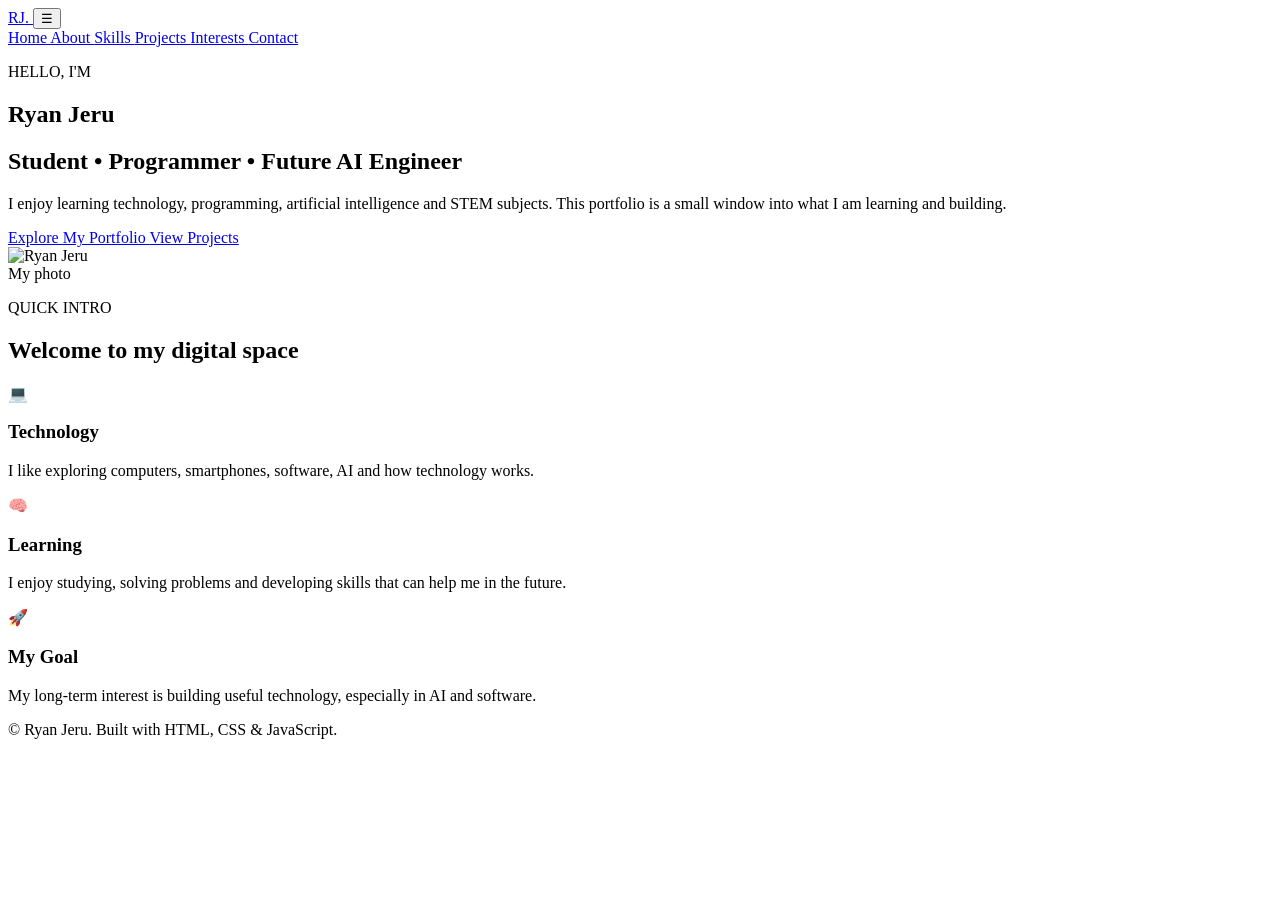
==== index.html @ 81440b22 "Add files via upload" ====
<!DOCTYPE html>
<html lang="en">
<head>
    <meta charset="UTF-8">
    <meta name="viewport" content="width=device-width, initial-scale=1.0">

    <meta name="description"
          content="Ryan Jeru - Student, programmer and future AI engineer">

    <title>Ryan Jeru | Home</title>

    <link rel="stylesheet" href="css/style.css">
</head>

<body>

<header class="site-header">

    <a class="logo" href="index.html">
        RJ<span>.</span>
    </a>

    <button class="menu-toggle" aria-label="Open navigation">
        ☰
    </button>

    <nav class="nav">

        <a class="nav-link active" href="index.html">
            Home
        </a>

        <a class="nav-link" href="about.html">
            About
        </a>

        <a class="nav-link" href="skills.html">
            Skills
        </a>

        <a class="nav-link" href="projects.html">
            Projects
        </a>

        <a class="nav-link" href="interests.html">
            Interests
        </a>

        <a class="nav-link" href="contact.html">
            Contact
        </a>

    </nav>

</header>


<main>

<section class="hero">

    <div class="hero-text reveal">

        <p class="eyebrow">
            HELLO, I'M
        </p>

        <h1>
            Ryan <span>Jeru</span>
        </h1>

        <h2>
            Student • Programmer • Future AI Engineer
        </h2>

        <p>
            I enjoy learning technology, programming,
            artificial intelligence and STEM subjects.
            This portfolio is a small window into what
            I am learning and building.
        </p>

        <div class="button-row">

            <a class="btn primary" href="about.html">
                Explore My Portfolio
            </a>

            <a class="btn secondary" href="projects.html">
                View Projects
            </a>

        </div>

    </div>


    <div class="hero-image reveal">

        <!--
        REPLACE THIS IMAGE WITH YOUR OWN PHOTO.

        Example:
        images/ryan.jpg
        -->

        <img
            src="images/ryan.jpg"
            alt="Ryan Jeru"
        >

        <div class="image-caption">
            My photo
        </div>

    </div>

</section>


<section class="section">

    <div class="section-heading">

        <p class="eyebrow">
            QUICK INTRO
        </p>

        <h2>
            Welcome to my digital space
        </h2>

    </div>


    <div class="card-grid three">

        <article class="info-card reveal">

            <div class="icon">
                💻
            </div>

            <h3>
                Technology
            </h3>

            <p>
                I like exploring computers, smartphones,
                software, AI and how technology works.
            </p>

        </article>


        <article class="info-card reveal">

            <div class="icon">
                🧠
            </div>

            <h3>
                Learning
            </h3>

            <p>
                I enjoy studying, solving problems and
                developing skills that can help me in
                the future.
            </p>

        </article>


        <article class="info-card reveal">

            <div class="icon">
                🚀
            </div>

            <h3>
                My Goal
            </h3>

            <p>
                My long-term interest is building useful
                technology, especially in AI and software.
            </p>

        </article>

    </div>

</section>

</main>


<footer>

    <p>
        © <span class="year"></span>
        Ryan Jeru.
        Built with HTML, CSS & JavaScript.
    </p>

</footer>


<script src="js/script.js"></script>

</body>
</html>
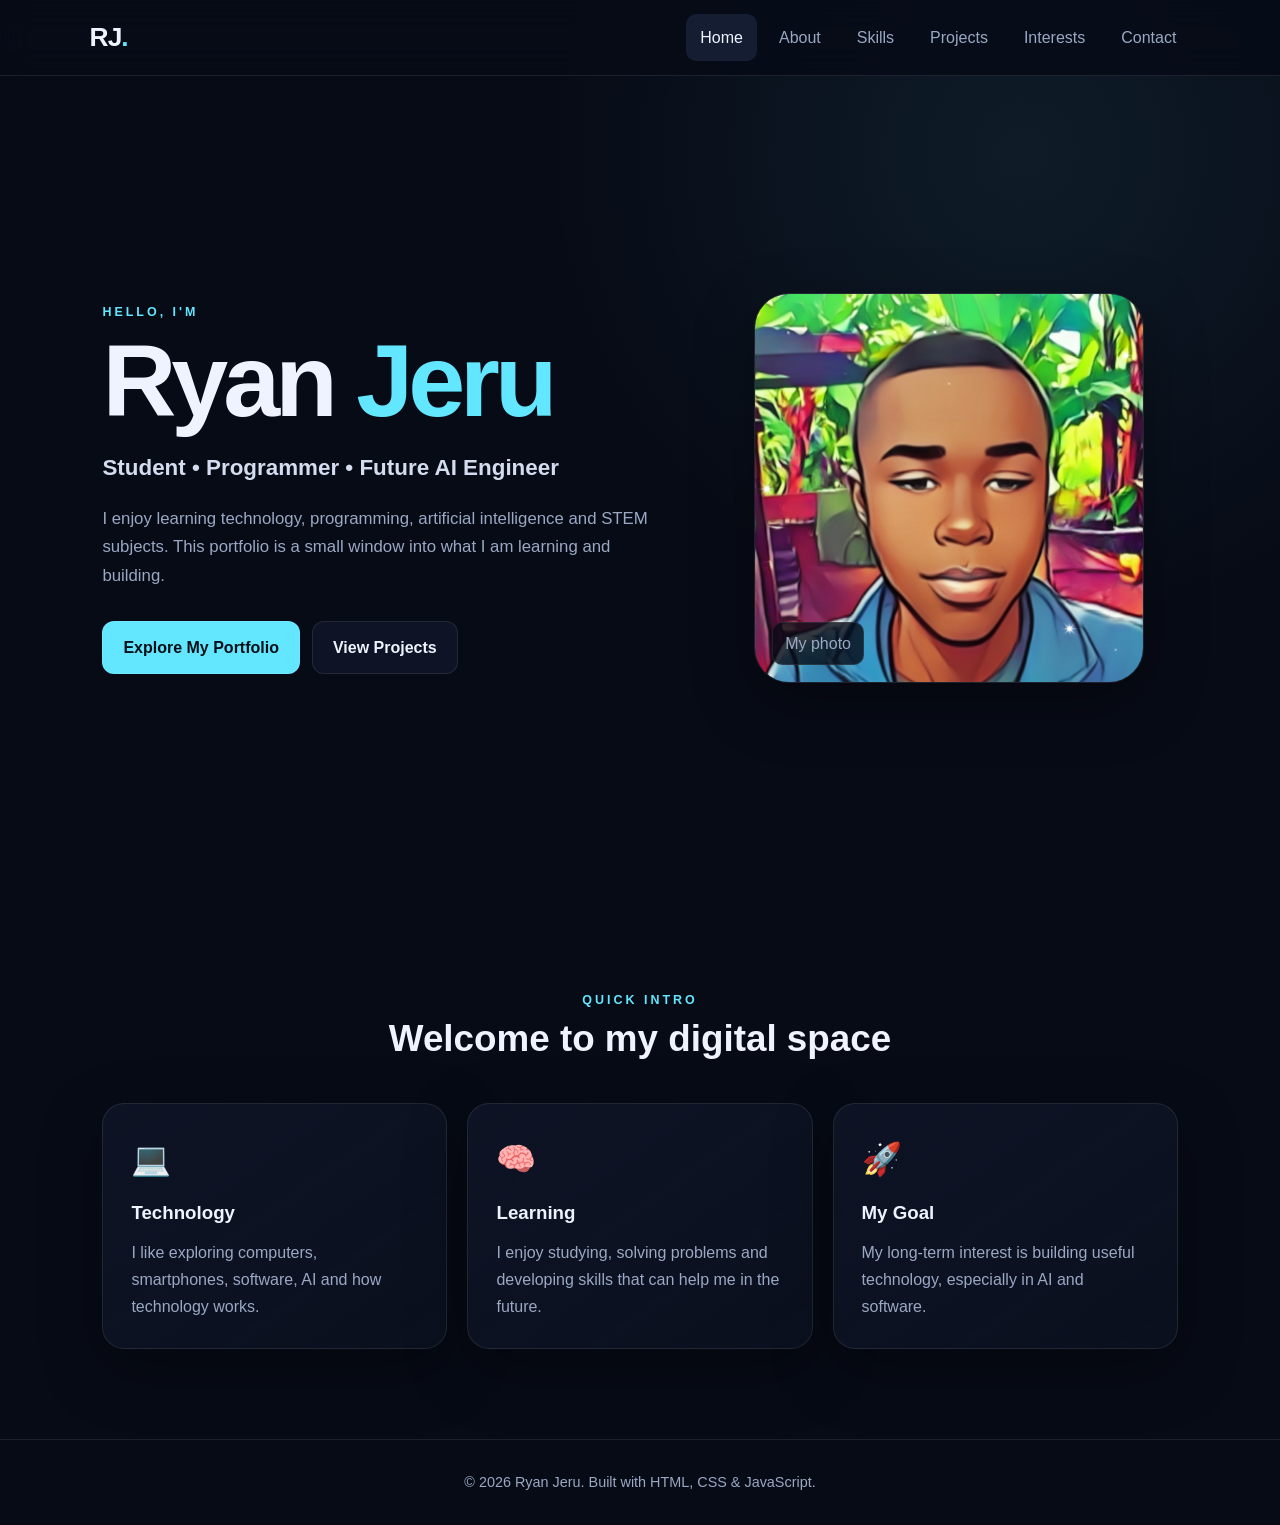
==== commit acd59bfc: "Update index.html" ====
--- a/index.html
+++ b/index.html
@@ -9,7 +9,8 @@
 
     <title>Ryan Jeru | Home</title>
 
-    <link rel="stylesheet" href="css/style.css">
+    <!-- FIXED: Removed 'css/' prefix -->
+    <link rel="stylesheet" href="style.css">
 </head>
 
 <body>
@@ -97,15 +98,9 @@
 
     <div class="hero-image reveal">
 
-        <!--
-        REPLACE THIS IMAGE WITH YOUR OWN PHOTO.
-
-        Example:
-        images/ryan.jpg
-        -->
-
+        <!-- FIXED: Removed 'images/' prefix -->
         <img
-            src="images/ryan.jpg"
+            src="ryan.jpg"
             alt="Ryan Jeru"
         >
 
@@ -207,7 +202,9 @@
 </footer>
 
 
-<script src="js/script.js"></script>
+<!-- FIXED: Removed 'js/' prefix -->
+<script src="script.js"></script>
 
 </body>
-</html>+    </html>
+    
--- a/style.css
+++ b/style.css
@@ -0,0 +1,1791 @@
+:root {
+
+    --bg: #070b16;
+
+    --surface: #0e1425;
+
+    --surface2: #151d33;
+
+    --text: #eef3ff;
+
+    --muted: #9aa8c4;
+
+    --accent: #63e6ff;
+
+    --accent2: #8b7cff;
+
+    --border: rgba(255,255,255,.09);
+
+    --shadow:
+        0 20px 60px rgba(0,0,0,.35);
+
+    --radius: 22px;
+}
+
+
+* {
+
+    box-sizing: border-box;
+
+    margin: 0;
+
+    padding: 0;
+
+}
+
+
+html {
+
+    scroll-behavior: smooth;
+
+}
+
+
+body {
+
+    font-family:
+        Inter,
+        "Segoe UI",
+        Arial,
+        sans-serif;
+
+    background:
+
+        radial-gradient(
+            circle at 80% 10%,
+            rgba(99,230,255,.08),
+            transparent 28%
+        ),
+
+        var(--bg);
+
+    color: var(--text);
+
+    line-height: 1.7;
+
+}
+
+
+a {
+
+    text-decoration: none;
+
+    color: inherit;
+
+}
+
+
+img {
+
+    max-width: 100%;
+
+    display: block;
+
+}
+
+
+/* ================================
+   HEADER
+================================ */
+
+
+.site-header {
+
+    position: sticky;
+
+    top: 0;
+
+    z-index: 50;
+
+    height: 76px;
+
+    display: flex;
+
+    align-items: center;
+
+    justify-content: space-between;
+
+    padding: 0 7%;
+
+    background:
+        rgba(7,11,22,.82);
+
+    backdrop-filter: blur(16px);
+
+    border-bottom:
+        1px solid var(--border);
+
+}
+
+
+.logo {
+
+    font-size: 1.65rem;
+
+    font-weight: 900;
+
+    letter-spacing: -1px;
+
+}
+
+
+.logo span {
+
+    color: var(--accent);
+
+}
+
+
+.nav {
+
+    display: flex;
+
+    gap: 8px;
+
+}
+
+
+.nav-link {
+
+    padding: 10px 14px;
+
+    color: var(--muted);
+
+    border-radius: 10px;
+
+    transition: .25s;
+
+}
+
+
+.nav-link:hover,
+.nav-link.active {
+
+    color: var(--text);
+
+    background: var(--surface2);
+
+}
+
+
+.menu-toggle {
+
+    display: none;
+
+    background: none;
+
+    border: 0;
+
+    color: var(--text);
+
+    font-size: 1.7rem;
+
+}
+
+
+/* ================================
+   HERO
+================================ */
+
+
+.hero {
+
+    min-height:
+        calc(100vh - 76px);
+
+    display: grid;
+
+    grid-template-columns:
+        1.1fr .9fr;
+
+    gap: 60px;
+
+    align-items: center;
+
+    padding: 80px 8%;
+
+}
+
+
+.hero h1 {
+
+    font-size:
+        clamp(3.4rem, 8vw, 7rem);
+
+    line-height: .95;
+
+    letter-spacing: -5px;
+
+    margin: 8px 0 20px;
+
+}
+
+
+.hero h1 span {
+
+    color: var(--accent);
+
+}
+
+
+.hero h2 {
+
+    font-size: 1.4rem;
+
+    color: #d4dcf0;
+
+    margin-bottom: 18px;
+
+}
+
+
+.hero p:not(.eyebrow) {
+
+    max-width: 680px;
+
+    color: var(--muted);
+
+    font-size: 1.05rem;
+
+}
+
+
+.eyebrow {
+
+    color: var(--accent);
+
+    font-size: .78rem;
+
+    font-weight: 800;
+
+    letter-spacing: 3px;
+
+}
+
+
+.hero-image {
+
+    justify-self: center;
+
+    position: relative;
+
+    width: min(390px,85vw);
+
+}
+
+
+.hero-image img {
+
+    width: 100%;
+
+    aspect-ratio: 1;
+
+    object-fit: cover;
+
+    border-radius: 35px;
+
+    border: 1px solid var(--border);
+
+    box-shadow: var(--shadow);
+
+}
+
+
+.image-caption {
+
+    position: absolute;
+
+    bottom: 18px;
+
+    left: 18px;
+
+    padding: 7px 12px;
+
+    background:
+        rgba(7,11,22,.8);
+
+    border: 1px solid var(--border);
+
+    border-radius: 10px;
+
+    color: var(--muted);
+
+}
+
+
+.button-row {
+
+    display: flex;
+
+    gap: 12px;
+
+    flex-wrap: wrap;
+
+    margin-top: 30px;
+
+}
+
+
+.btn {
+
+    display: inline-block;
+
+    padding: 12px 20px;
+
+    border-radius: 12px;
+
+    border: 1px solid var(--border);
+
+    font-weight: 700;
+
+    cursor: pointer;
+
+}
+
+
+.btn.primary {
+
+    background: var(--accent);
+
+    color: #041018;
+
+}
+
+
+.btn.secondary {
+
+    background: var(--surface);
+
+}
+
+
+/* ================================
+   SECTIONS
+================================ */
+
+
+.section {
+
+    padding: 90px 8%;
+
+    max-width: 1300px;
+
+    margin: auto;
+
+}
+
+
+.section-heading {
+
+    text-align: center;
+
+    margin-bottom: 42px;
+
+}
+
+
+.section-heading h2,
+.content h2,
+.contact-card h2 {
+
+    font-size: 2.3rem;
+
+    line-height: 1.2;
+
+    margin-top: 6px;
+
+}
+
+
+.card-grid {
+
+    display: grid;
+
+    gap: 20px;
+
+}
+
+
+.card-grid.three {
+
+    grid-template-columns:
+        repeat(3,1fr);
+
+}
+
+
+.card-grid.two {
+
+    grid-template-columns:
+        repeat(2,1fr);
+
+}
+
+
+.info-card,
+.contact-card,
+.contact-form,
+.interest-card {
+
+    background:
+        linear-gradient(
+            145deg,
+            var(--surface),
+            rgba(14,20,37,.6)
+        );
+
+    border: 1px solid var(--border);
+
+    border-radius: var(--radius);
+
+    padding: 28px;
+
+    box-shadow: var(--shadow);
+
+}
+
+
+.info-card h3,
+.interest-card h3 {
+
+    margin: 10px 0;
+
+}
+
+
+.info-card p,
+.info-card li,
+.interest-card p,
+.content p,
+.contact-card p {
+
+    color: var(--muted);
+
+}
+
+
+.icon {
+
+    font-size: 2rem;
+
+}
+
+
+.info-card ul {
+
+    padding-left: 20px;
+
+}
+
+
+.like {
+
+    border-top:
+        3px solid var(--accent);
+
+}
+
+
+.dislike {
+
+    border-top:
+        3px solid var(--accent2);
+
+}
+
+
+/* ================================
+   PAGE HERO
+================================ */
+
+
+.page-hero {
+
+    text-align: center;
+
+    padding:
+        100px 8% 50px;
+
+}
+
+
+.page-hero h1 {
+
+    font-size:
+        clamp(2.7rem,6vw,5rem);
+
+    line-height: 1.05;
+
+    margin: 8px 0;
+
+}
+
+
+.page-hero > p:last-child {
+
+    color: var(--muted);
+
+    max-width: 700px;
+
+    margin: auto;
+
+}
+
+
+/* ================================
+   ABOUT
+================================ */
+
+
+.split {
+
+    display: grid;
+
+    grid-template-columns:
+        .8fr 1.2fr;
+
+    gap: 60px;
+
+    align-items: center;
+
+}
+
+
+.photo-card {
+
+    background: var(--surface);
+
+    border: 1px solid var(--border);
+
+    padding: 12px;
+
+    border-radius: 28px;
+
+}
+
+
+.photo-card img {
+
+    width: 100%;
+
+    aspect-ratio: 4/5;
+
+    object-fit: cover;
+
+    border-radius: 20px;
+
+}
+
+
+.content p {
+
+    margin: 16px 0;
+
+}
+
+
+.facts {
+
+    display: flex;
+
+    gap: 14px;
+
+    margin-top: 25px;
+
+    flex-wrap: wrap;
+
+}
+
+
+.facts div {
+
+    min-width: 100px;
+
+    background: var(--surface2);
+
+    border: 1px solid var(--border);
+
+    padding: 15px;
+
+    border-radius: 15px;
+
+}
+
+
+.facts strong,
+.facts span {
+
+    display: block;
+
+}
+
+
+.facts span {
+
+    font-size: .8rem;
+
+    color: var(--muted);
+
+}
+
+
+/* ================================
+   SKILLS
+================================ */
+
+
+.skill-list {
+
+    max-width: 850px;
+
+    margin: auto;
+
+}
+
+
+.skill {
+
+    margin: 25px 0;
+
+}
+
+
+.skill > div:first-child {
+
+    display: flex;
+
+    justify-content: space-between;
+
+    gap: 20px;
+
+}
+
+
+.skill b {
+
+    font-size: .75rem;
+
+    color: var(--muted);
+
+}
+
+
+.bar {
+
+    height: 9px;
+
+    background: var(--surface2);
+
+    border-radius: 50px;
+
+    margin-top: 9px;
+
+    overflow: hidden;
+
+}
+
+
+.bar i {
+
+    display: block;
+
+    height: 100%;
+
+    background:
+        linear-gradient(
+            90deg,
+            var(--accent),
+            var(--accent2)
+        );
+
+    border-radius: inherit;
+
+}
+
+
+.note {
+
+    text-align: center;
+
+    color: var(--muted);
+
+    font-size: .85rem;
+
+    margin-top: 25px;
+
+}
+
+
+/* ================================
+   PROJECTS
+================================ */
+
+
+.project-grid {
+
+    display: grid;
+
+    grid-template-columns:
+        repeat(3,1fr);
+
+    gap: 22px;
+
+}
+
+
+.project-card {
+
+    overflow: hidden;
+
+    background: var(--surface);
+
+    border: 1px solid var(--border);
+
+    border-radius: var(--radius);
+
+}
+
+
+.project-card > img {
+
+    width: 100%;
+
+    height: 220px;
+
+    object-fit: cover;
+
+    cursor: zoom-in;
+
+}
+
+
+.project-body {
+
+    padding: 22px;
+
+}
+
+
+.project-body h3 {
+
+    margin: 8px 0;
+
+}
+
+
+.project-body p {
+
+    color: var(--muted);
+
+}
+
+
+.tag {
+
+    font-size: .7rem;
+
+    color: var(--accent);
+
+    font-weight: 800;
+
+    letter-spacing: 2px;
+
+}
+
+
+.view-btn {
+
+    margin-top: 18px;
+
+    background: transparent;
+
+    color: var(--text);
+
+    border: 1px solid var(--border);
+
+    padding: 9px 14px;
+
+    border-radius: 10px;
+
+    cursor: pointer;
+
+}
+
+
+.view-btn:hover {
+
+    background: var(--surface2);
+
+}
+
+
+/* ================================
+   INTERESTS
+================================ */
+
+
+.interest-grid {
+
+    display: grid;
+
+    grid-template-columns:
+        repeat(4,1fr);
+
+    gap: 20px;
+
+}
+
+
+.interest-card {
+
+    padding: 0;
+
+    overflow: hidden;
+
+}
+
+
+.interest-image {
+
+    height: 220px;
+
+    overflow: hidden;
+
+}
+
+
+.interest-image img {
+
+    width: 100%;
+
+    height: 100%;
+
+    object-fit: cover;
+
+    cursor: zoom-in;
+
+    transition: .4s;
+
+}
+
+
+.interest-card:hover img {
+
+    transform: scale(1.06);
+
+}
+
+
+.interest-card h3,
+.interest-card p {
+
+    margin-left: 22px;
+
+    margin-right: 22px;
+
+}
+
+
+.interest-card h3 {
+
+    margin-top: 18px;
+
+}
+
+
+.interest-card p {
+
+    margin-bottom: 24px;
+
+}
+
+
+/* ================================
+   CONTACT
+================================ */
+
+
+.contact-layout {
+
+    display: grid;
+
+    grid-template-columns:
+        .8fr 1.2fr;
+
+    gap: 25px;
+
+}
+
+
+.contact-item {
+
+    display: flex;
+
+    gap: 15px;
+
+    margin-top: 25px;
+
+}
+
+
+.contact-item span {
+
+    font-size: 1.4rem;
+
+}
+
+
+.contact-item p {
+
+    margin: 0;
+
+}
+
+
+.contact-form {
+
+    display: flex;
+
+    flex-direction: column;
+
+}
+
+
+.contact-form label {
+
+    font-size: .9rem;
+
+    margin: 12px 0 6px;
+
+}
+
+
+.contact-form input,
+.contact-form textarea {
+
+    width: 100%;
+
+    padding: 13px;
+
+    border-radius: 11px;
+
+    border: 1px solid var(--border);
+
+    background: var(--bg);
+
+    color: var(--text);
+
+    outline: none;
+
+}
+
+
+.contact-form input:focus,
+.contact-form textarea:focus {
+
+    border-color: var(--accent);
+
+}
+
+
+.contact-form .btn {
+
+    margin-top: 18px;
+
+}
+
+
+.form-message {
+
+    margin-top: 12px;
+
+    color: var(--accent);
+
+}
+
+
+/* ================================
+   MODALS / IMAGE VIEWER
+================================ */
+
+
+.modal,
+.lightbox {
+
+    position: fixed;
+
+    inset: 0;
+
+    z-index: 100;
+
+    display: none;
+
+    align-items: center;
+
+    justify-content: center;
+
+    background: rgba(0,0,0,.78);
+
+    padding: 25px;
+
+}
+
+
+.modal.show,
+.lightbox.show {
+
+    display: flex;
+
+}
+
+
+.modal-box {
+
+    position: relative;
+
+    max-width: 620px;
+
+    background: var(--surface);
+
+    border: 1px solid var(--border);
+
+    border-radius: 24px;
+
+    padding: 38px;
+
+    box-shadow: var(--shadow);
+
+}
+
+
+.modal-box h2 {
+
+    font-size: 2rem;
+
+    margin: 8px 0;
+
+}
+
+
+.modal-box p:last-child {
+
+    color: var(--muted);
+
+}
+
+
+.close-modal,
+.close-lightbox {
+
+    position: absolute;
+
+    top: 12px;
+
+    right: 15px;
+
+    background: none;
+
+    border: 0;
+
+    color: var(--text);
+
+    font-size: 2rem;
+
+    cursor: pointer;
+
+}
+
+
+.lightbox img {
+
+    max-height: 85vh;
+
+    max-width: 90vw;
+
+    object-fit: contain;
+
+    border-radius: 15px;
+
+}
+
+
+.clickable-image {
+
+    cursor: zoom-in;
+
+}
+
+
+/* ================================
+   FOOTER
+================================ */
+
+
+footer {
+
+    padding: 30px 8%;
+
+    text-align: center;
+
+    color: var(--muted);
+
+    border-top: 1px solid var(--border);
+
+    font-size: .9rem;
+
+}
+
+
+/* ================================
+   ANIMATIONS
+================================ */
+
+
+.reveal {
+
+    opacity: 0;
+
+    transform:
+        translateY(20px);
+
+    transition:
+        opacity .7s ease,
+        transform .7s ease;
+
+}
+
+
+.reveal.visible {
+
+    opacity: 1;
+
+    transform: none;
+
+}
+
+
+/* ================================
+   TABLET
+================================ */
+
+
+@media(max-width:900px) {
+
+    .nav {
+
+        position: absolute;
+
+        top: 76px;
+
+        left: 0;
+
+        right: 0;
+
+        display: none;
+
+        flex-direction: column;
+
+        padding: 15px 7%;
+
+        background: var(--surface);
+
+        border-bottom:
+            1px solid var(--border);
+
+    }
+
+
+    .nav.open {
+
+        display: flex;
+
+    }
+
+
+    .menu-toggle {
+
+        display: block;
+
+    }
+
+
+    .hero,
+    .split,
+    .contact-layout {
+
+        grid-template-columns: 1fr;
+
+    }
+
+
+    .hero {
+
+        padding-top: 55px;
+
+    }
+
+
+    .hero-image {
+
+        order: -1;
+
+        width: min(300px,80vw);
+
+    }
+
+
+    .card-grid.three,
+    .project-grid {
+
+        grid-template-columns:
+            1fr 1fr;
+
+    }
+
+
+    .interest-grid {
+
+        grid-template-columns:
+            1fr 1fr;
+
+    }
+
+}
+
+
+/* ================================
+   PHONE
+================================ */
+
+
+@media(max-width:600px) {
+
+    .site-header {
+
+        padding: 0 5%;
+
+    }
+
+
+    .hero,
+    .section {
+
+        padding-left: 5%;
+
+        padding-right: 5%;
+
+    }
+
+
+    .page-hero {
+
+        padding-left: 5%;
+
+        padding-right: 5%;
+
+    }
+
+
+    .hero h1 {
+
+        font-size: 3.6rem;
+
+        letter-spacing: -3px;
+
+    }
+
+
+    .card-grid.two,
+    .card-grid.three,
+    .project-grid,
+    .interest-grid {
+
+        grid-template-columns: 1fr;
+
+    }
+
+
+    .section-heading h2 {
+
+        font-size: 1.9rem;
+
+    }
+
+}/* =========================================
+   PROJECT FILTERS
+========================================= */
+
+.project-filters {
+
+    display: flex;
+
+    justify-content: center;
+
+    flex-wrap: wrap;
+
+    gap: 10px;
+
+    margin-bottom: 40px;
+
+}
+
+
+.filter-btn {
+
+    padding: 10px 18px;
+
+    border-radius: 12px;
+
+    border: 1px solid var(--border);
+
+    background: var(--surface);
+
+    color: var(--muted);
+
+    cursor: pointer;
+
+    font-weight: 700;
+
+    transition: .25s;
+
+}
+
+
+.filter-btn:hover,
+.filter-btn.active {
+
+    background: var(--accent);
+
+    color: #041018;
+
+}
+
+
+
+/* =========================================
+   PROJECT ICON
+========================================= */
+
+.project-icon {
+
+    height: 220px;
+
+    display: flex;
+
+    align-items: center;
+
+    justify-content: center;
+
+    font-size: 5.5rem;
+
+    background:
+
+        radial-gradient(
+            circle,
+            rgba(99,230,255,.14),
+            transparent 65%
+        );
+
+    border-bottom:
+        1px solid var(--border);
+
+    transition: .3s;
+
+}
+
+
+.project-card:hover
+.project-icon {
+
+    transform: scale(1.03);
+
+}
+
+
+
+/* =========================================
+   PROJECT TECHNOLOGY
+========================================= */
+
+.project-tech {
+
+    margin-top: 15px;
+
+    font-size: .75rem;
+
+    color: var(--accent);
+
+    font-weight: 700;
+
+}
+
+
+
+/* =========================================
+   MODAL ICON
+========================================= */
+
+.modal-icon {
+
+    font-size: 4rem;
+
+    margin-bottom: 10px;
+
+}
+
+
+
+/* =========================================
+   MOBILE
+========================================= */
+
+@media(max-width:600px) {
+
+    .project-filters {
+
+        justify-content: flex-start;
+
+        overflow-x: auto;
+
+        padding-bottom: 8px;
+
+    }
+
+
+    .filter-btn {
+
+        white-space: nowrap;
+
+    }
+
+
+    .project-icon {
+
+        height: 180px;
+
+        font-size: 4.5rem;
+
+    }
+
+}/* =========================================
+   NEW INTERESTS PAGE
+========================================= */
+
+.interest-grid {
+
+    display: grid;
+
+    grid-template-columns:
+        repeat(2, 1fr);
+
+    gap: 24px;
+
+}
+
+
+.interest-card-new {
+
+    position: relative;
+
+    display: grid;
+
+    grid-template-columns: 130px 1fr;
+
+    min-height: 260px;
+
+    overflow: hidden;
+
+    background:
+        linear-gradient(
+            145deg,
+            var(--surface),
+            rgba(14,20,37,.65)
+        );
+
+    border:
+        1px solid var(--border);
+
+    border-radius: 24px;
+
+    transition:
+        transform .3s ease,
+        border-color .3s ease,
+        box-shadow .3s ease;
+
+}
+
+
+.interest-card-new:hover {
+
+    transform:
+        translateY(-6px);
+
+    border-color:
+        rgba(99,230,255,.35);
+
+    box-shadow:
+        0 20px 50px rgba(0,0,0,.35);
+
+}
+
+
+/* =========================================
+   ICON AREA
+========================================= */
+
+.interest-icon {
+
+    display: flex;
+
+    align-items: center;
+
+    justify-content: center;
+
+    font-size: 4.5rem;
+
+    background:
+
+        radial-gradient(
+            circle,
+            rgba(99,230,255,.14),
+            transparent 68%
+        );
+
+    border-right:
+        1px solid var(--border);
+
+}
+
+
+/* =========================================
+   CONTENT
+========================================= */
+
+.interest-content {
+
+    padding: 28px;
+
+}
+
+
+.interest-number {
+
+    display: block;
+
+    color:
+        var(--accent);
+
+    font-size:
+        .75rem;
+
+    font-weight:
+        800;
+
+    letter-spacing:
+        2px;
+
+    margin-bottom:
+        5px;
+
+}
+
+
+.interest-content h2 {
+
+    font-size:
+        1.45rem;
+
+    margin-bottom:
+        10px;
+
+}
+
+
+.interest-content p {
+
+    color:
+        var(--muted);
+
+    font-size:
+        .92rem;
+
+}
+
+
+/* =========================================
+   TAGS
+========================================= */
+
+.interest-tags {
+
+    display: flex;
+
+    flex-wrap: wrap;
+
+    gap: 7px;
+
+    margin-top:
+        18px;
+
+}
+
+
+.interest-tags span {
+
+    padding:
+        5px 9px;
+
+    border:
+        1px solid var(--border);
+
+    background:
+        var(--surface2);
+
+    border-radius:
+        8px;
+
+    color:
+        var(--muted);
+
+    font-size:
+        .7rem;
+
+}
+
+
+/* =========================================
+   FINAL STATEMENT
+========================================= */
+
+.interest-statement {
+
+    display: flex;
+
+    align-items: center;
+
+    gap: 25px;
+
+    padding: 35px;
+
+    background:
+        linear-gradient(
+            135deg,
+            var(--surface),
+            var(--surface2)
+        );
+
+    border:
+        1px solid var(--border);
+
+    border-radius:
+        24px;
+
+}
+
+
+.statement-icon {
+
+    min-width:
+        80px;
+
+    height:
+        80px;
+
+    display: flex;
+
+    align-items: center;
+
+    justify-content: center;
+
+    border-radius:
+        20px;
+
+    background:
+        rgba(99,230,255,.1);
+
+    font-size:
+        2.5rem;
+
+}
+
+
+.interest-statement h2 {
+
+    font-size:
+        1.7rem;
+
+    margin:
+        5px 0 8px;
+
+}
+
+
+.interest-statement p:last-child {
+
+    color:
+        var(--muted);
+
+}
+
+
+/* =========================================
+   MOBILE
+========================================= */
+
+@media(max-width:900px) {
+
+    .interest-grid {
+
+        grid-template-columns:
+            1fr;
+
+    }
+
+}
+
+
+@media(max-width:600px) {
+
+    .interest-card-new {
+
+        grid-template-columns:
+            90px 1fr;
+
+    }
+
+
+    .interest-icon {
+
+        font-size:
+            3rem;
+
+    }
+
+
+    .interest-content {
+
+        padding:
+            20px;
+
+    }
+
+
+    .interest-content h2 {
+
+        font-size:
+            1.2rem;
+
+    }
+
+
+    .interest-statement {
+
+        flex-direction:
+            column;
+
+        align-items:
+            flex-start;
+
+    }
+
+}
